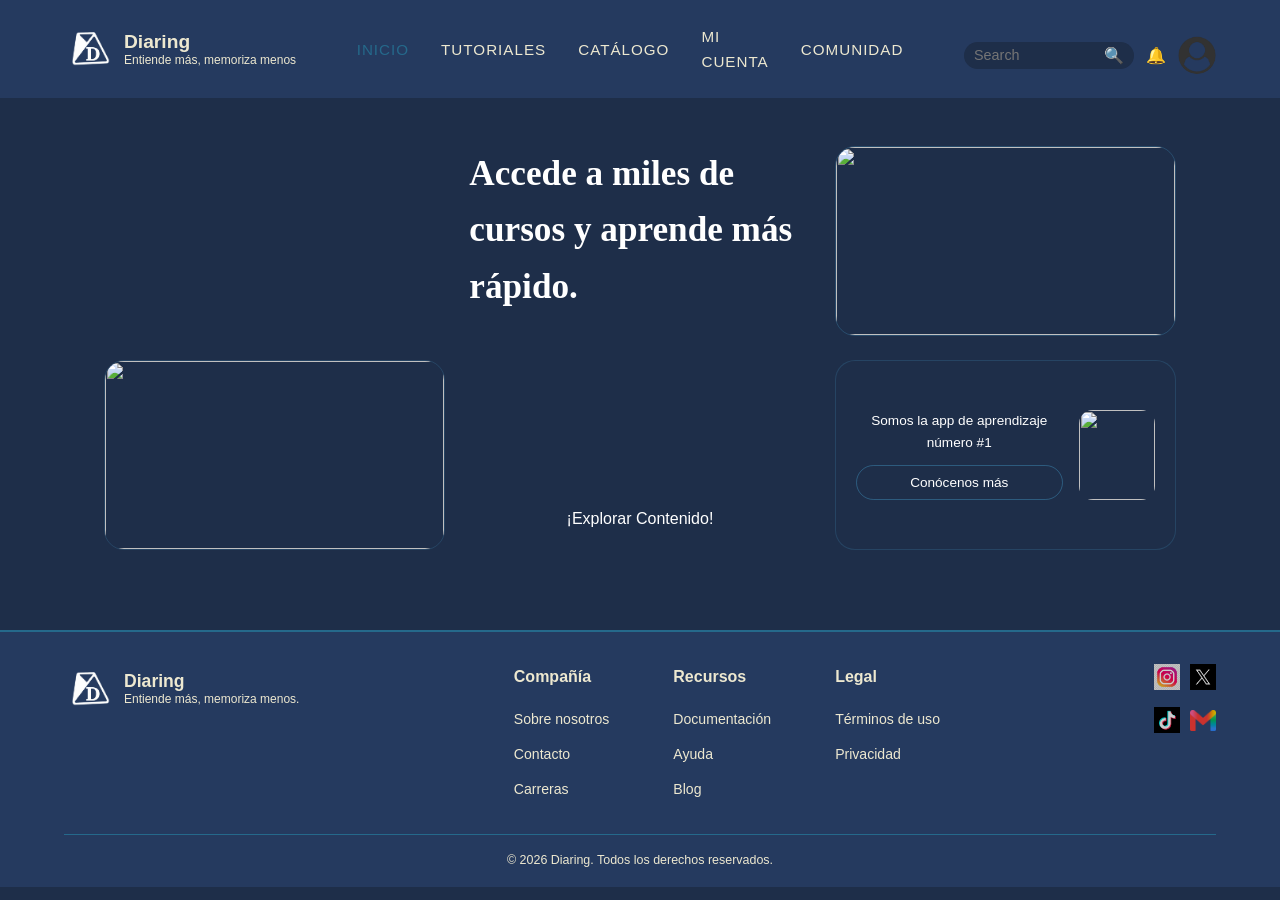
==== Index.html @ a4c3464f "Diaring" ====
<!DOCTYPE html>
<html lang="es">
<head>
  <meta charset="UTF-8" />
  <meta name="viewport" content="width=device-width, initial-scale=1.0"/>
  <title>Diaring – Main</title>
  <style>
    @import url('https://fonts.googleapis.com/css2?family=Open+Sans:ital,wght@0,300..800;1,300..800&display=swap');
  </style>
  <link rel="stylesheet" href="/CSS/styles.css">
</head>
<body class="inicio">
    <header class = header>
      <a href="#" class="brand">
          <img src="img/diaring.logo.png" alt="Logo de Diaring">
          <div class="brand-texto">
              <span class="brand-nombre">Diaring</span>
              <small class="eslogan">Entiende más, memoriza menos</small>
          </div>
      </a>
          <nav class="navbar">
              <ul>
                  <li><a href=""class="active">INICIO</a></li>
                  <li><a href="/Tutoriales.html">TUTORIALES</a></li>
                  <li><a href="/catalogo.HTML">CATÁLOGO</a></li>
                  <li><a href="/cuenta.html">MI CUENTA</a></li>
                  <li><a href="/comunidad.html">COMUNIDAD</a></li>
              </ul>
          </nav>
      <div class="iconos">
          <form class="buscador" role="search">
              <input type="search" placeholder="Search" aria-label="Buscar">
              <button type="submit" aria-label="Buscar">🔍</button>
          </form>
          <button class="notificaciones" aria-label="Notificaciones">🔔</button>
          <img src="img/User.png" alt="Imagen de Usuario" class="User">
      </div>
    </header>

<main>

  
  <div class="card-ranking">
    <img src="/IMG/rank.png" alt="">
  </div>

  
  <div class="hero-text">
    <h1>Accede a miles de cursos y aprende más rápido.</h1>
  </div>

  
  <div class="card-brain">
    <img src="/IMG/cerebro.png" alt="">
  </div>

  
  <div class="card-study">
    <img src="/IMG/program.png" alt="">
  </div>

  
  <div class="card-cta">
    <img src="/IMG/lib.png" alt="">
    <button class="btn-explore">¡Explorar Contenido!</button>
  </div>

  
  <div class="card-promo">
    <div class="promo-text">
      <p>Somos la app de aprendizaje número #1</p>
      <button class="btn-promo">Conócenos más</button>
    </div>
    <div class="promo-img">
      <img src="/IMG/quimica.png" alt="">
    </div>
  </div>
</main>

<footer>
      <div class="footer-contenido">

          <div class="footer-brand">
              <a href="#" class="brand">
                  <img src="img/diaring.logo.png" alt="Logo de Diaring">
                  <div class="brand-texto">
                      <span class="brand-nombre">Diaring</span>
                      <small class="eslogan">Entiende más, memoriza menos.</small>
                  </div>
              </a>
          </div>

          <nav class="footer-links" aria-label="Enlaces del footer">
              <div class="footer-columna">
                  <h3>Compañía</h3>
                  <ul>
                      <li><a href="#">Sobre nosotros</a></li>
                       <li><a href="#">Contacto</a></li>
                      <li><a href="#">Carreras</a></li>
                  </ul>
              </div>

              <div class="footer-columna">
                  <h3>Recursos</h3>
                  <ul>
                      <li><a href="#">Documentación</a></li>
                      <li><a href="#">Ayuda</a></li>
                      <li><a href="#">Blog</a></li>
                  </ul>
              </div>

              <div class="footer-columna">
                  <h3>Legal</h3>
                  <ul>
                      <li><a href="#">Términos de uso</a></li>
                      <li><a href="#">Privacidad</a></li>
                  </ul>
              </div>
          </nav>

            <div class="footer-social">
                <a href="https://www.instagram.com/diaringaprendizaje/" aria-label="Instagram">
                    <img src="img/instagram.png" alt="Instagram">
                </a>
                <a href="https://x.com/diaring01" aria-label="X">
                    <img src="img/x.png" alt="X">
                </a>
                <a href="https://www.tiktok.com/@diaringaprendizaje?lang=es-419" aria-label="TikTok">
                    <img src="img/tiktok.png" alt="TikTok">
                </a>
                <a href="https://mail.google.com/mail/u/0/?tab=rm&ogbl#inbox?compose=DmwnWstzWGRnDRmKDVTdqMGsQCkHXjjPCJXqZCvrpDWGbqLQBcZzLKQjTSrmgFwXswCwBWkFqxcV" aria-label="Gmail">
                    <img src="img/gmail.png" alt="Gmail">
                </a>
            </div>

      </div>

      <div class="footer-copy">
          <p>© 2026 Diaring. Todos los derechos reservados.</p>
      </div>
  </footer>

</body>
</html>
---- CSS/styles.css ----
* {
    margin: 0;
    padding: 0;
    box-sizing: border-box;
    font-family: 'Segoe UI', sans-serif;
}

:root {
    --primary: #1b2740;
    --primary-dark: #253a5f;
    --light: #ffffff;
    --blue: #66aaff;
    --gold: #ffd54f;
    --alternative: #25698b;
}

body {
    min-height: 100vh;
    color: white;
    background-color: var(--primary-dark);
}

.catalogo {
  background: var(--primary-dark);
}


.inicio header {
  display: flex;
  align-items: flex-end;
  justify-content: space-between;
  padding: 24px 5%;
  background: var(--primary);
  z-index: 1000;
}

.inicio .brand {
  display: flex;
  align-items: center;
  gap: 10px;
  text-decoration: none;
}

.inicio .brand-texto {
  display: flex;
  flex-direction: column;
  line-height: 1.2;
}

.brand img {
  height: 50px;
  width: 50px;
  transition: transform 0.3s;
}

.brand img:hover {
  transform: scale(1.15);
}

.brand-nombre {
  font-size: 1.2rem;
  font-weight: 700;
  color: var(--light);
}

.eslogan {
  display: block;
  font-size: 0.75rem;
  color: var(--light);
}

.navbar ul {
  display: flex;
  list-style: none;
  gap: 2rem;
}

.navbar a {
  text-decoration: none;
  color: var(--light);
  font-weight: 500;
  font-size: 0.95rem;
  transition: color 0.3s;
}

.navbar a:hover, .navbar a.active {
  color: var(--alternative);
}

.inicio .iconos {
  display: flex;
  align-items: center;
  gap: 12px;
}

.iniciar .buscador {
  display: flex;
  align-items: center;
  background-color: var(--primary-dark);
  border-radius: 20px;
  padding: 4px 10px;
}

.buscador input {
  border: none;
  background: transparent;
  color: var(--light);
  outline: none;
  font-size: 0.9rem;
  width: 130px;
}

.buscador button, .notificaciones {
  background: none;
  border: none;
  color: var(--light);
  cursor: pointer;
  font-size: 1rem;
}
.inicio .User {
  height: 38px;
  width: 38px;
  border-radius: 50%;
  object-fit: cover;
  cursor: pointer;
}


#diaring {
    font-size: 2.2rem;
    font-weight: 300;
    margin: 0;
    line-height: 1;
    color: white;
}

.logo p {
    margin: 0;
    font-size: 0.7rem;
    color: white;
    line-height: 1;
}

.navbar {
    flex: 1;
    display: flex;
    justify-content: center;
}

.navbar ul {
    display: flex;
    list-style: none;
    gap: 35px;
    margin: 0;
    padding: 0;
}

.navbar li {
    display: flex;
    align-items: center;
}

.navbar a {
    text-decoration: none;
    color: white;
    font-size: 1.1rem;
    font-weight: 600;
    letter-spacing: 1px;
    transition: .3s;
}

.navbar a:hover {
    color: var(--blue);
}

.navbar a.active {
    font-weight: 800;
    color: white;
}

/* ===== RESPONSIVE ===== */

@media (max-width: 900px) {

    .header {
        flex-direction: column;
        gap: 20px;
    }

    .navbar ul {
        flex-wrap: wrap;
        justify-content: center;
        gap: 20px;
    }

    #diaring {
        font-size: 1.8rem;
    }
}


.navbar ul {
    display: flex;
    list-style: none;
    gap: 35px;
    padding: 0% 20%;
}

.navbar a {
    color: white;
    text-decoration: none;
    font-weight: 700;
    transition: 0.3s;
}

.navbar a:hover,
.navbar a.active {
    color: var(--blue);
}

/*parte de Nicolas*/

/*catalogo*/

.catalogo main{
    padding: 300px 40px 40px;
}


.catalogo .titulos {
    display: flex;
    flex-direction: column;
}


.catalogo h2 {
    order: 1;
    font-size: 5rem;
    color: var(--blue);
    text-shadow:
        0 0 12px #4fa3ff,
        0 0 24px #4fa3ff,
        0 0 40px #4fa3ff;
    font-family: 'Fira Sans', sans-serif;
    font-style: italic;
    font-weight: 100;
}

.catalogo #apre {
    order: 2;
    font-size: 1.1rem;
    font-weight: 600;
    padding: 2% 12% 0 0;
    color: white;

}

.catalogo #algu {
    order: 3;
    font-size: 1.1rem;
    font-weight: 600;
    padding: 5% 32% 0 0;
    color: white;
}
.catalogo #porque {
    display: flex;
    padding: 10% 0 0;
    color: white;
    justify-content: center;   
    font-size: 3rem;
    font-family: 'Fira Sans', sans-serif;
    font-style: italic;
    font-weight: 100;
}
.catalogo #porque2 {
    display: flex;
    padding: 10% 0 0;
    color: white;
    justify-content: center;   
}
.catalogo .razon {
    background-color: var(--primary);
    width: 100vw;                                     
    display: flex;
    justify-content: center;
    position: relative;
    left: 50%;
    right: 50%;
    margin-left: -50vw;       
    margin-right: -50vw;
    padding: 80px 10%;         
    box-sizing: border-box;
    margin-top: 100px;
    font-size: 1.1rem;
    margin-bottom:100px;
}

/* cursos del catalogo */

.catalogo .cursos {
    display: grid;
    grid-template-columns: repeat(6, 1fr);
    gap: 35px;
    padding-top: 40px;
}

.catalogo .curso {
    position: relative;
}

.catalogo .curso img {
    width: 100%;
    height: 400px;
    object-fit: cover;
    display: block;
    transition: transform 0.3s;
}

.catalogo .curso img:hover {
    transform: scale(1.04);
}

/* Materia de los cursos */

.catalogo .curso h3 {
    position: absolute;
    bottom: 70px;
    left: 18px;
    font-size: 1.5rem;
    font-weight: bold;
    color: white;
    text-shadow: 0 0 10px rgba(0,0,0,0.9);
    z-index: 2;
    margin:0;
}

/* descripción de los cursos */

.catalogo .curso p {
    margin-top: 14px;
    font-size: 1rem;
    color:white;
}

/* calificación de los cursos */

.catalogo .curso span {
    display: block;
    margin-top: 8px;
    font-size: 1rem;
    font-weight: bold;
    color: white;
}

/* Crear curso */

.formumain {
    margin-top: 20px;
    background-color: white;
    display: grid;
    place-items: center;
    grid-template-columns: 1fr;
    gap: 15px;
    width: 90%;
    max-width: 600px;
    margin-inline: auto;
    padding-inline: clamp(10px, 4vw, 20px);
    text-align: left;
    padding-bottom: clamp(20px, 4vw, 40px)
}
.Crearcursito {
    display: flex;
    flex-direction: column;
    gap: 15px;
    width: 100%;
    font-size: 1r
}
.Crearcursito input {
    border-radius: 50px;
    border: none; 
    background-color: #f5f5f5;
    padding: 14px 20px;
    width: 100%;
    box-sizing: border-box;
}
.Crearcursito .botontin {
    background-color: #1aafb4;
    color: white;
    border: none;
    border-radius: 50px;
    padding: 14px 20px;
    cursor: pointer;
}
.Crearcursito button:hover {
    background-color: #25698b;
}
.formutitu {
    padding-top: clamp(20px, 4vw, 60px);
}


/* catalogocom (donde esta todo el catalogo completo) */

.catalogocom .cursoscom {
    display: grid;
    grid-auto-rows: clamp(60px, 10vw, 200px);
    gap: clamp(15px, 4vw, 50px);
    margin-left: clamp(5px, 4vw, 40vw);
    margin-top: clamp(5px, 3vw, 30vw);
    font-size: clamp(0.5rem, 0.5rem, 1.5rem);
}

.catalogocom .cursocom {
    position: relative;
    display: flex;
    flex-direction: row;
}

.catalogocom .cursocom img {
    width: 30%;
    max-width: 400px;
    height: 100%;
    object-fit: cover;
    transition: (transform 0.3s);
}

.catalogocom .cursocom img:hover {
    transform: scale(1.04);
}

/* Materia de los cursos */

.catalogocom .cursocom h3 {
    position: relative;
    font-size: clamp(0.7rem, 0.7rem, 1.5rem);
    font-weight: bold;
    color: white;
    text-shadow: 0 0 10px rgba(0,0,0,0.9);
    z-index: 2;
    margin-left: clamp(10px, 4vw, 50px);
    height: 15px;
}

/* descripción de los cursos */

.catalogocom .cursocom p {
    margin-top: 14px;
    font-size: 1rem;
    color:white;
}

/* calificación de los cursos */

.catalogocom .cursocom span {
    margin-top: 8px;
    font-size: 1rem;
    font-weight: bold;
    color: white;
}   

/*el boton para acceder al link de los cursos*/

.catalogocom .botontin {
    display: flex;
    flex-direction: row;
    background-color: #1aafb4;
    color: white;
    border: none;
    border-radius: 50px;
    padding: 14px 20px;
    cursor: pointer;
    width: clamp(2px, 2px, 50px);
    gap: 25px;
}
.catalogocom .cursocom p {
    font-size: clamp(0.7rem, 0.7rem, 1.5rem);
    gap: clamp(25px, 4vw, 50px);

}


/* ========================================
   FOOTER
======================================== */

footer {
    background-color: var(--primary-dark);
    border-top: 2px solid var(--alternative);
    margin-top: 4rem;
    padding: 2.5rem 5% 1rem;
    color: white;
}

/* ========================================
   CONTENEDOR PRINCIPAL
======================================== */

.footer-contenido {
    display: flex;
    justify-content: space-between;
    align-items: flex-start;
    gap: 3rem;
    flex-wrap: wrap;
}

/* ================= pagina principal ================= */

:root {
  --primary-dark: #1e2e49;
  --primary: #253a5f;
  --light-blue: #70c8f4;
  --light: #ede8d0;
  --dark: #1a1a1a;
  --alternative: #25698b;
}
 
body .inicio {
  background-color: var(--primary-dark);
  color: var(--dark);
  overflow-x: hidden;
  line-height: 1.6;
}

/* ================= HEADER ================= */

.header {
    display: flex;
    align-items: flex-end;
    justify-content: space-between;
    padding: 24px 5%;
    background: var(--primary);
    z-index: 1000;
}

.header .brand {
    display: flex;
    align-items: center;
    gap: 10px;
    text-decoration: none;
}

.header .brand-texto {
    display: flex;
    flex-direction: column;
    line-height: 1.2;
}

.header .brand img {
    height: 50px;
    width: 50px;
    transition: transform 0.3s;
}

.header .brand img:hover {
    transform: scale(1.15);
}

.header .brand-nombre {
    font-size: 1.2rem;
    font-weight: 700;
    color: var(--light);
}

.header .eslogan {
    display: block;
    font-size: 0.75rem;
    color: var(--light);
}

/* ===== NAVBAR ===== */

.header .navbar ul {
    display: flex;
    list-style: none;
    gap: 2rem;
}

.header .navbar a {
    text-decoration: none;
    color: var(--light);
    font-weight: 500;
    font-size: 0.95rem;
    transition: color 0.3s;
}

.header .navbar a:hover,
.header .navbar a.active {
    color: var(--alternative);
}

/* ===== ICONOS ===== */

.header .iconos {
    display: flex;
    align-items: center;
    gap: 12px;
}

.header .buscador {
    display: flex;
    align-items: center;
    background-color: var(--primary-dark);
    border-radius: 20px;
    padding: 4px 10px;
}

.header .buscador input {
    border: none;
    background: transparent;
    color: var(--light);
    outline: none;
    font-size: 0.9rem;
    width: 130px;
}

.header .buscador button,
.header .notificaciones {
    background: none;
    border: none;
    color: var(--light);
    cursor: pointer;
    font-size: 1rem;
}

.header .User {
    height: 38px;
    width: 38px;
    border-radius: 50%;
    object-fit: cover;
    cursor: pointer;
}

/* ===== RESPONSIVE ===== */

@media (max-width: 768px) {
    .header {
        flex-wrap: wrap;
        gap: 1rem;
    }

    .header .navbar ul {
        gap: 1rem;
        flex-wrap: wrap;
        justify-content: center;
    }
}

.inicio main {
  display: grid;
  grid-template-columns: 1fr 1fr 1fr; 
  gap: 24px;
  padding: 48px 64px;
  max-width: 1200px;
  margin: 0 auto;
}


.inicio.card-ranking {
  display: flex;
  align-items: center;
  justify-content: center;
}

.card-ranking img {
  width: 100%;
  max-width: 260px;
  height: auto;
}


.inicio.hero-text {
  text-align: center;
}

.hero-text h1 {
  font-family: 'Playfair Display', serif;
  font-size: 2.2rem;
  font-weight: 900;
  color: white;
}


.inicio .card-brain {
  border-radius: 20px;
  overflow: hidden;
  height: 190px;
  border: 1px solid rgba(79, 195, 247, 0.2);
}

.card-brain img {
  width: 100%;
  height: 100%;
}


.inicio .card-study {
  border-radius: 20px;
  overflow: hidden;
  height: 190px;
  border: 1px solid rgba(79, 195, 247, 0.15);
}

.card-study img {
  width: 100%;
  height: 100%;
}


.inicio .card-cta {
  display: flex;
  flex-direction: column;
  align-items: center;
  justify-content: flex-end;
  gap: 20px;
  padding-bottom: 8px;
}

.card-cta img {
  width: 180px;
  height: auto;
}

.inicio .btn-explore {
  background: var(--btn-cyan);
  color: white;
  border: none;
  border-radius: 40px;
  padding: 14px 38px;
  font-family: 'DM Sans', sans-serif;
  font-size: 1rem;
  font-weight: 500;
  cursor: pointer;
}

.btn-explore:hover {
  background: var(--primary-dark);
}


.inicio .card-promo {
  display: flex;
  align-items: center;
  gap: 16px;
  background: var(--primary-dark);
  border-radius: 20px;
  padding: 20px;
  border: 1px solid rgba(79, 195, 247, 0.15);
  color: white;
}

.inicio .promo-text {
  display: flex;
  flex-direction: column;
  gap: 12px;
}

.promo-text p {
  font-size: 0.85rem;
  font-weight: 500;
  color: white;
  text-align: center;
}

.inicio .btn-promo {
  background: var(--navy-mid);
  color: var(--text-light);
  border: 1px solid rgba(79, 195, 247, 0.3);
  border-radius: 40px;
  padding: 9px 20px;
  font-family: 'DM Sans', sans-serif;
  font-size: 0.85rem;
  font-weight: 500;
  cursor: pointer;
}

.btn-promo:hover {
  background: rgba(79, 195, 247, 0.1);
}

.promo-img {
  width: 90px;
  height: 90px;
  border-radius: 14px;
  overflow: hidden;
}

.promo-img img {
  width: 100%;
  height: 100%;
  display: block;
}

footer {
  background-color: var(--primary);
  padding: 2.5rem 5% 1rem;
  margin-top: 3rem;
  border-top: 2px solid var(--alternative);
}

.footer-contenido {
  display: flex;
  justify-content: center;
  align-items: flex-start;
  gap: 4rem;
  flex-wrap: wrap;
}

.footer-brand .brand-nombre {
  font-size: 1.1rem;
}

.footer-brand .eslogan {
  font-size: 0.75rem;
  color: var(--light);
}

.footer-links {
  display: flex;
  gap: 4rem;
  flex-wrap: wrap;
  flex: 1;
  justify-content: center;
}

.footer-columna h3 {
  font-size: 1rem;
  font-weight: 700;
  color: var(--light);
  margin-bottom: 1rem;
}

.footer-columna ul {
  list-style: none;
  display: flex;
  flex-direction: column;
  gap: 0.6rem;
}

.footer-columna a {
  text-decoration: none;
  font-size: 0.88rem;
  color: var(--light);
  transition: color 0.3s;
}

.footer-columna a:hover {
  color: var(--light-blue);
}

.footer-social {
  display: grid;
  grid-template-columns: repeat(2, 1fr);
  gap: 0.6rem;
  align-items: center;
}

.footer-social a img {
  width: 26px;
  height: 26px;
  object-fit: contain;
  filter: brightness(0.8);
  transition: filter 0.3s, transform 0.3s;
}

.footer-social a:hover img {
  filter: brightness(1);
  transform: scale(1.15);
}

.footer-copy {
  text-align: center;
  margin-top: 2rem;
  padding-top: 1rem;
  border-top: 1px solid var(--alternative);
  font-size: 0.78rem;
  color: var(--light);
}

@media (max-width: 768px) {
  header {
      flex-wrap: wrap;
      gap: 1rem;
  }

  .navbar ul {
      gap: 1rem;
      flex-wrap: wrap;
      justify-content: center;
  }   

  main {
    grid-template-columns: 1fr;
    padding: 32px 24px;
  }

  .hero-text h1 {
    font-size: 1.6rem;
  }

  .card-brain .card-study {
    height: 160px;
  }
  
  .footer-contenido {
      flex-direction: column;
      align-items: center;
      text-align: center;
  }

  .footer-links {
      justify-content: center;
  }

  .footer-social {
      flex-direction: row;
  }
}
    
/* ================= Cristian parte ================= */



.cristian{
    background-color: var(--primary);
}

.comunidad {
    background-color: var(--primary);
    min-height: 100vh;
}

.brand {
    display: flex;
    align-items: center;
    gap: 10px;
    text-decoration: none;
}

.brand-texto {
    display: flex;
    flex-direction: column;
    line-height: 1.2;
}

.brand img {
    height: 50px;
    width: 50px;
    transition: transform 0.3s;
}

.brand img:hover {
    transform: scale(1.15);
}

.brand-nombre {
    font-size: 1.2rem;
    font-weight: 700;
    color: var(--light);
}

.eslogan {
    display: block;
    font-size: 0.75rem;
    color: var(--light);
}

.navbar ul {
    display: flex;
    list-style: none;
    gap: 2rem;
    flex-direction: row;
}

.navbar a {
    text-decoration: none;
    color: var(--light);
    font-weight: 500;
    font-size: 0.95rem;
    transition: color 0.3s;
}

.navbar a:hover, .navbar a.active {
    color: var(--alternative);
}

.iconos {
    display: flex;
    align-items: center;
    gap: 12px   ;
}

.buscador {
    display: flex;
    align-items: center;
    background-color: var(--light-blue);
    border-radius: 20px;
    padding: 4px 10px;
}

.buscador input {
    border: none;
    background: transparent;
    color: var(--light);
    outline: none;
    font-size: 0.9rem;
    width: 100px;
}

.buscador button, .notificaciones {
    background: none;
    border: none;
    color: var(--light);
    cursor: pointer;
    font-size: 1rem;
}
.User {
    height: 38px;
    width: 38px;
    border-radius: 50%;
    object-fit: cover;
    cursor: pointer;
}

.card-grid {
    display: flex;
    gap:20px;
    padding: 20px;
    background-color:var(--primary);
    justify-content: center;

}
 .card-icon{
    width: 100%;
    height: 140px;
    border-radius: 10px;
    overflow: hidden;
    background: #25698b;
 }
.group-ficha{
    background-color: #25698b;
    border-radius: 15px;
    padding: 10px;
    width: 240px;
    height: auto;
    display: flex;
    flex-direction: column;
    align-items: center;
    gap:10px;
    text-decoration: none;
    cursor:default;

}
.card-icon img {
    width: 100%;
    height: 100%;
    object-fit: cover;
    display: block;
    
}
.card-title {
    font-size: 1rem;
    font-weight: bold;
    color: white;
    text-align: center;
    
}

.btn-join {
    width: 100%; 
    background: #1aafb4;
    border: 2px solid #1aafb4;
    color: white;
    border-radius: 8px;
    padding: 6px;
    cursor: pointer;
    
}


.crear-grupo-container {
    display: flex;
    justify-content: center;
    margin: 20px 0;
}

.btn-crear {
    background-color: transparent;
    border: 2px solid #1aafb4;
    color: #1aafb4;
    padding: 10px 30px;
    border-radius: 25px;
    font-size: 15px;
    cursor: pointer;
    transition: 0.3s;
    
}

.btn-crear:hover {
    background-color:#1aafb4 ;
    color: white;
}


.Titulo2 {
    text-align: center;
    margin-top: 1px;
    margin-bottom: 1px;
    color: white;
}


.parrafo2 {
    color: white;
    margin-bottom: -100;
    margin-top: -100;
    text-align: center;
}

.equipo {
    padding: 40px 8%;
    color:white;
}

.equipo h2 {
    font-size: 28px;
    margin-top: 10px;
}

.equipo-grid{
    display: grid;
    grid-template-columns: repeat(4,1fr);
    gap:20px;
    margin-top: 20px;
}

.mienbro-card{
    text-decoration: none;
    display: block;
    background-color: #25698b;
    border-radius: 15px;
    padding: 20px;
    text-align: center;
    color: white;
    transition: 0.3s;
    cursor:default;
}
.mienbro-card {
    box-shadow: #00ff88;
    transition: 0.3s;
}

.mienbro-card img {
    width: 100px;
    height: 100px;
    border-radius: 50%;
    object-fit: cover;
    margin-bottom: 10px;
}

.mienbro-card .rol{
    color: #00ff88;
    font-weight: bold;
    margin-bottom: 8px;
}
footer {
    background-color: var(--primary-dark);
    padding: 2.5rem 5% 1rem;
    margin-top: 3rem;
    border-top: 2px solid var(--alternative);
}

.footer-contenido {
    display: flex;
    justify-content: center;
    align-items: flex-start;
    gap: 4rem;
    flex-wrap: wrap;
}

.footer-brand .brand-nombre {
    font-size: 1.1rem;
}

.footer-brand .eslogan {
    font-size: 0.75rem;
    color: var(--light);
}

.footer-links {
    display: flex;
    gap: 4rem;
    flex-wrap: wrap;
    flex: 1;
    justify-content: center;
}

.footer-columna h3 {
    font-size: 1rem;
    font-weight: 700;
    color: var(--light);
    margin-bottom: 1rem;
}

.footer-columna ul {
    list-style: none;
    display: flex;
    flex-direction: column;
    gap: 0.6rem;
}

.footer-columna a {
    text-decoration: none;
    font-size: 0.88rem;
    color: var(--light);
    transition: color 0.3s;
}

.footer-columna a:hover {
    color: var(--light-blue);
}

.footer-social {
    display: grid;
    grid-template-columns: repeat(2, 1fr);
    gap: 0.6rem;
    align-items: center;
}

.footer-social a img {
    width: 26px;
    height: 26px;
    object-fit: contain;
    filter: brightness(0.8);
    transition: filter 0.3s, transform 0.3s;
}

.footer-social a:hover img {
    filter: brightness(1);
    transform: scale(1.15);
}

.footer-copy {
    text-align: center;
    margin-top: 2rem;
    padding-top: 1rem;
    border-top: 1px solid var(--alternative);
    font-size: 0.78rem;
    color: var(--light);
}

@media (max-width: 768px) {

    header {
        flex-direction: column;
        align-items: flex-start;
        padding: 10px 4%;
    }
    .navbar{
        width: 100%;
    }
    
    .navbar ul {
        flex-direction: row;
        flex-wrap: wrap;
        gap: 8px;
        font-size: 12px;
        justify-content: center;
    }
    .card-grid {
        flex-wrap: wrap;
    }
    .equipo-grid {
        grid-template-columns: 1fr;
    }
    .equipo h2 {
        font-size: 20px;
    }
    .crear-grupo-container {
        margin-top: 15px;
    }
    .group-ficha{
        width: calc(50%-10px);
    }
    .card-icon img{
        width: 100%;
        height: 120PX;
        object-fit: contain;

    }

    .footer-contenido {
        flex-direction: column;
        align-items: center;
        text-align: center;
    }

    .footer-links {
        justify-content: center;
    }

    .footer-social {
        flex-direction: row;
    }
}
/* ================= evans parte ================= */
body {
    background-color: var(--primary-dark);
    color: var(--dark);
    overflow-x: hidden;
    line-height: 1.6;
}

.tutoriales-main {
    font-family: 'Open Sans', sans-serif;
}

header {
    display: flex;
    align-items: flex-end;
    justify-content: space-between;
    padding: 24px 5%;
    background: var(--primary);
    z-index: 1000;
}

.brand {
    display: flex;
    align-items: center;
    gap: 10px;
    text-decoration: none;
}

.brand-texto {
    display: flex;
    flex-direction: column;
    line-height: 1.2;
}

.brand img {
    height: 50px;
    width: 50px;
    transition: transform 0.3s;
}

.brand img:hover {
    transform: scale(1.15);
}

.brand-nombre {
    font-size: 1.2rem;
    font-weight: 700;
    color: var(--light);
}

.eslogan {
    display: block;
    font-size: 0.75rem;
    color: var(--light);
}

.navbar ul {
    display: flex;
    list-style: none;
    gap: 2rem;
}

.navbar a {
    text-decoration: none;
    color: var(--light);
    font-weight: 500;
    font-size: 0.95rem;
    transition: color 0.3s;
}

.navbar a:hover, .navbar a.active {
    color: var(--alternative);
}

.iconos {
    display: flex;
    align-items: center;
    gap: 12px;
}

.buscador {
    display: flex;
    align-items: center;
    background-color: var(--primary-dark);
    border-radius: 20px;
    padding: 4px 10px;
}

.buscador input {
    border: none;
    background: transparent;
    color: var(--light);
    outline: none;
    font-size: 0.9rem;
    width: 130px;
}

.buscador button, .notificaciones {
    background: none;
    border: none;
    color: var(--light);
    cursor: pointer;
    font-size: 1rem;
}
.User {
    height: 38px;
    width: 38px;
    border-radius: 50%;
    object-fit: cover;
    cursor: pointer;
}

.titulo-seccion {
    text-align: center;
    font-size: 1.8rem;
    color: var(--light);
    padding: 2rem 5%;
}

.tutoriales-grid {
    display: grid;
    grid-template-columns: repeat(3, 1fr);
    gap: 2rem;
    padding: 0 5% 3rem;
}

.columna {
    display: flex;
    flex-direction: column;
    gap: 1rem;
}

.columna h2 {
    font-size: 0.8rem;
    font-weight: 700;
    color: var(--light);
    letter-spacing: 0.08em;
    text-transform: uppercase;
    padding-bottom: 0.5rem;
    border-bottom: 2px solid var(--alternative);
    margin-bottom: 0.5rem;
}

.tarjeta {
    display: flex;
    align-items: center;
    gap: 1rem;
    background-color: var(--primary);
    border-radius: 12px;
    padding: 0.8rem;
    text-decoration: none;
    transition: tranform 0.3s, background-color 0.3s;
    box-shadow: 4px 4px 10px 0px rgba(0, 0, 0, 0.34);
}

.tarjeta:hover {
    transform: translateY(-4px);
    background-color: var(--alternative);
}

.tarjeta img {
    width: 70px;
    height: 70px;
    border-radius: 10px;
    object-fit: cover;
    flex-shrink: 0;
}

.tarjeta-info {
    display: flex;
    flex-direction: column;
    gap: 0.3rem;
}

.titulo {
    font-size: 0.95rem;
    font-weight: 800;
    color: var(--light);
    line-height: 1.3;
}

.numero {
    color: var(--light);
    font-weight: 700;
}

.descripcion {
    font-size: 0.82rem;
    color: var(--light);
}

footer {
    background-color: var(--primary);
    padding: 2.5rem 5% 1rem;
    margin-top: 3rem;
    border-top: 2px solid var(--alternative);
}

.footer-contenido {
    display: flex;
    justify-content: center;
    align-items: flex-start;
    gap: 4rem;
    flex-wrap: wrap;
}

.footer-brand .brand-nombre {
    font-size: 1.1rem;
}

.footer-brand .eslogan {
    font-size: 0.75rem;
    color: var(--light);
}

.footer-links {
    display: flex;
    gap: 4rem;
    flex-wrap: wrap;
    flex: 1;
    justify-content: center;
}

.footer-columna h3 {
    font-size: 1rem;
    font-weight: 700;
    color: var(--light);
    margin-bottom: 1rem;
}

.footer-columna ul {
    list-style: none;
    display: flex;
    flex-direction: column;
    gap: 0.6rem;
}

.footer-columna a {
    text-decoration: none;
    font-size: 0.88rem;
    color: var(--light);
    transition: color 0.3s;
}

.footer-columna a:hover {
    color: var(--light-blue);
}

.footer-social {
    display: grid;
    grid-template-columns: repeat(2, 1fr);
    gap: 0.6rem;
    align-items: center;
}

.footer-social a img {
    width: 26px;
    height: 26px;
    object-fit: contain;
    filter: brightness(0.8);
    transition: filter 0.3s, transform 0.3s;
}

.footer-social a:hover img {
    filter: brightness(1);
    transform: scale(1.15);
}

.footer-copy {
    text-align: center;
    margin-top: 2rem;
    padding-top: 1rem;
    border-top: 1px solid var(--alternative);
    font-size: 0.78rem;
    color: var(--light);
}

@media (max-width: 768px) {
    header {
        flex-wrap: wrap;
        gap: 1rem;
    }

    .navbar ul {
        gap: 1rem;
        flex-wrap: wrap;
        justify-content: center;
    }   

    .tutoriales-grid {
        grid-template-columns: 1fr;
    }

    .footer-contenido {
        flex-direction: column;
        align-items: center;
        text-align: center;
    }

    .footer-links {
        justify-content: center;
    }

    .footer-social {
        flex-direction: row;
    }

}
body {
    font-family: 'open-sans', sans-serif;
    background-color: var(--primary-dark);
    color: var(--dark);
    overflow-x: hidden;
    line-height: 1.6;
}

header {
    display: flex;
    align-items: flex-end;
    justify-content: space-between;
    padding: 26px 5%;
    background: rgba(30, 46, 73, 1);
    z-index: 1000;
}

.brand {
    display: flex;
    align-items: center;
    gap: 10px;
    text-decoration: none;
}

.brand-texto {
    display: flex;
    flex-direction: column;
    line-height: 1.2;
}

.brand img {
    height: 50px;
    width: 50px;
    transition: transform 0.3s;
}

.brand img:hover {
    transform: scale(1.15);
}

.brand-nombre {
    font-size: 1.2rem;
    font-weight: 700;
    color: var(--light);
}

.eslogan {
    display: block;
    font-size: 0.75rem;
    color: var(--light);
}

.navbar ul {
    display: flex;
    list-style: none;
    gap: 2rem;
}

.navbar a {
    text-decoration: none;
    color: var(--light);
    font-weight: 500;
    font-size: 0.95rem;
    transition: color 0.3s;
}

.navbar a:hover, .navbar a.active {
    color: var(--alternative);
}

.iconos {
    display: flex;
    align-items: center;
    gap: 12px   ;
}

.buscador {
    display: flex;
    align-items: center;
    background-color: var(--primary-dark);
    border-radius: 20px;
    padding: 4px 10px;
}

.buscador input {
    border: none;
    background: transparent;
    color: var(--light);
    outline: none;
    font-size: 0.9rem;
    width: 130px;
}

.buscador button, .notificaciones {
    background: none;
    border: none;
    color: var(--light);
    cursor: pointer;
    font-size: 1rem;
}
.User {
    height: 38px;
    width: 38px;
    border-radius: 50%;
    object-fit: cover;
    cursor: pointer;
}

/*mi cuenta*/

.card-container {
    width: 90%;
    max-width: 1400px;
    min-height: 700px;
    margin: 40px auto;

    background-color: #1c2c47;
    border-radius: 20px;
    box-shadow: 0 10px 25px rgba(0,0,0,.3);

    display: flex;
    padding: 30px;
    gap: 30px;
}

.column-left {
    flex: 1;
}

.column-right {
    align-items: center;
}

.column-left h2,
.column-right h2 {
    color: white;
    margin-bottom: 10px;
}

.divider {
    width: 4px;
    background-color: white;
}

#perfilusuario {
    width: 150px;
    height: 150px;
    display: block;
    margin: 0 auto 20px;
}

#nombreusuario {
    color: white;
    font-size: 40px;
    text-align: center;
}

#subnombre {
    color: white;
    font-size: 25px;
    text-align: center;
    margin-bottom: 40px;
}

.info-item {
    display: flex;
    align-items: center;
    gap: 20px;
    margin-bottom: 25px;
}

.info-item p {
    color: white;
    font-size: 25px;
}

.info-item img {
    object-fit: contain;
}


.info-item:nth-child(5) img {
    width: 70px;
    height: 70px;
}

.info-item:nth-child(6) img {
    width: 50px;
    height: 50px;
}

.info-item:nth-child(7) img {
    width: 60px;
    height: 60px;
}

.info-item:nth-child(8) img {
    width: 35px;
    height: 35px;
}

/*tablet*/

@media (max-width: 992px) {

    .card-container {
        flex-direction: column;
    }

    .divider {
        width: 100%;
        height: 4px;
    }

    .column-right {
        margin-top: 20px;
    }
}

/*telefono*/

@media (max-width: 768px) {

    header {
        flex-direction: column;
        gap: 20px;
        align-items: center;
    }

    .navbar ul {
        flex-wrap: wrap;
        justify-content: center;
        gap: 1rem;
    }

    .iconos {
        flex-wrap: wrap;
        justify-content: center;
    }

    .card-container {
        width: 95%;
        padding: 20px;
    }

    #perfilusuario {
        width: 120px;
        height: 120px;
    }

    #nombreusuario {
        font-size: 32px;
    }

    #subnombre {
        font-size: 20px;
    }

    .info-item p {
        font-size: 18px;
    }
}

/*telefono PEQUEÑO*/

@media (max-width: 480px) {

    .info-item {
        gap: 10px;
    }

    .info-item p {
        font-size: 15px;
    }

    #nombreusuario {
        font-size: 28px;
    }

    #subnombre {
        font-size: 18px;
    }

    .buscador input {
        width: 90px;
    }
}

.cursos-container {
    display: grid;

    grid-template-columns: repeat(2, 180px);

    justify-content: center;
    gap: 40px;

    margin-top: 20px;
}


.curso-card:nth-child(3) {
    grid-column: 1 / span 2;
    justify-self: center;
}


.cursos-container {
    display: grid;

    grid-template-columns: repeat(2, 180px);

    grid-template-rows: auto auto;

    justify-content: center;
    align-content: center;

    column-gap: 100px; 
    row-gap: 70px;   

    margin-top: 30px;
}

.cursos-container {
    transform: translateX(-190px);
}

.curso-card {
    width: 180px;
    height: 200px;
    background-color: #2b4270;
    border-radius: 25px;

    display: flex;
    flex-direction: column;
    align-items: center;
    justify-content: center;

    box-shadow: 12px 12px 0px rgba(0,0,0,0.35);
    color: white;
}

.curso-card:nth-child(3) {
    grid-column: 1 / 3;
    justify-self: center;
}

.curso-card img {
    width: 60px;
    height: 60px;
    object-fit: contain;
}

.curso-card h3 {
    font-size: 20px;
    margin: 5px 0;
}

.estrellas {
    color: gold;
    font-size: 18px;
}

.curso-card p {
    font-size: 18px;
    font-weight: bold;
    margin: 5px 0;
}

.barra {
    width: 80%;
    height: 10px;
    background-color: #b9d8ff;
    border-radius: 20px;
}

.progreso {
    height: 100%;
    background-color: #4d7cff;
    border-radius: 20px;
}




/* footer */

footer {
    background-color: var(--primary);
    padding: 2.0rem 5% 1rem;
    margin-top: 2.0rem;
    border-top: 2px solid var(--alternative);
}

.footer-contenido {
    display: flex;
    justify-content: center;
    align-items: flex-start;
    gap: 4rem;
    flex-wrap: wrap;
}

.footer-brand .brand-nombre {
    font-size: 1.1rem;
}

.footer-brand .eslogan {
    font-size: 0.75rem;
    color: var(--light);
}

.footer-links {
    display: flex;
    gap: 4rem;
    flex-wrap: wrap;
    flex: 1;
    justify-content: center;
}

.footer-columna h3 {
    font-size: 1rem;
    font-weight: 700;
    color: var(--light);
    margin-bottom: 1rem;
}

.footer-columna ul {
    list-style: none;
    display: flex;
    flex-direction: column;
    gap: 0.6rem;
}

.footer-columna a {
    text-decoration: none;
    font-size: 0.88rem;
    color: var(--light);
    transition: color 0.3s;
}

.footer-columna a:hover {
    color: var(--light-blue);
}

.footer-social {
    display: grid;
    grid-template-columns: repeat(2, 1fr);
    gap: 0.6rem;
    align-items: center;
}

.footer-social a img {
    width: 26px;
    height: 26px;
    object-fit: contain;
    filter: brightness(0.8);
    transition: filter 0.3s, transform 0.3s;
}

.footer-social a:hover img {
    filter: brightness(1);
    transform: scale(1.15);
}

.footer-copy {
    text-align: center;
    margin-top: 2rem;
    padding-top: 1rem;
    border-top: 1px solid var(--alternative);
    font-size: 0.78rem;
    color: var(--light);
}

@media (max-width: 768px) {
    .footer-contenido {
        flex-direction: column;
        align-items: center;
        text-align: center;
    }

    .footer-links {
        justify-content: center;
    }

    .footer-social {
        flex-direction: row;
    }
}
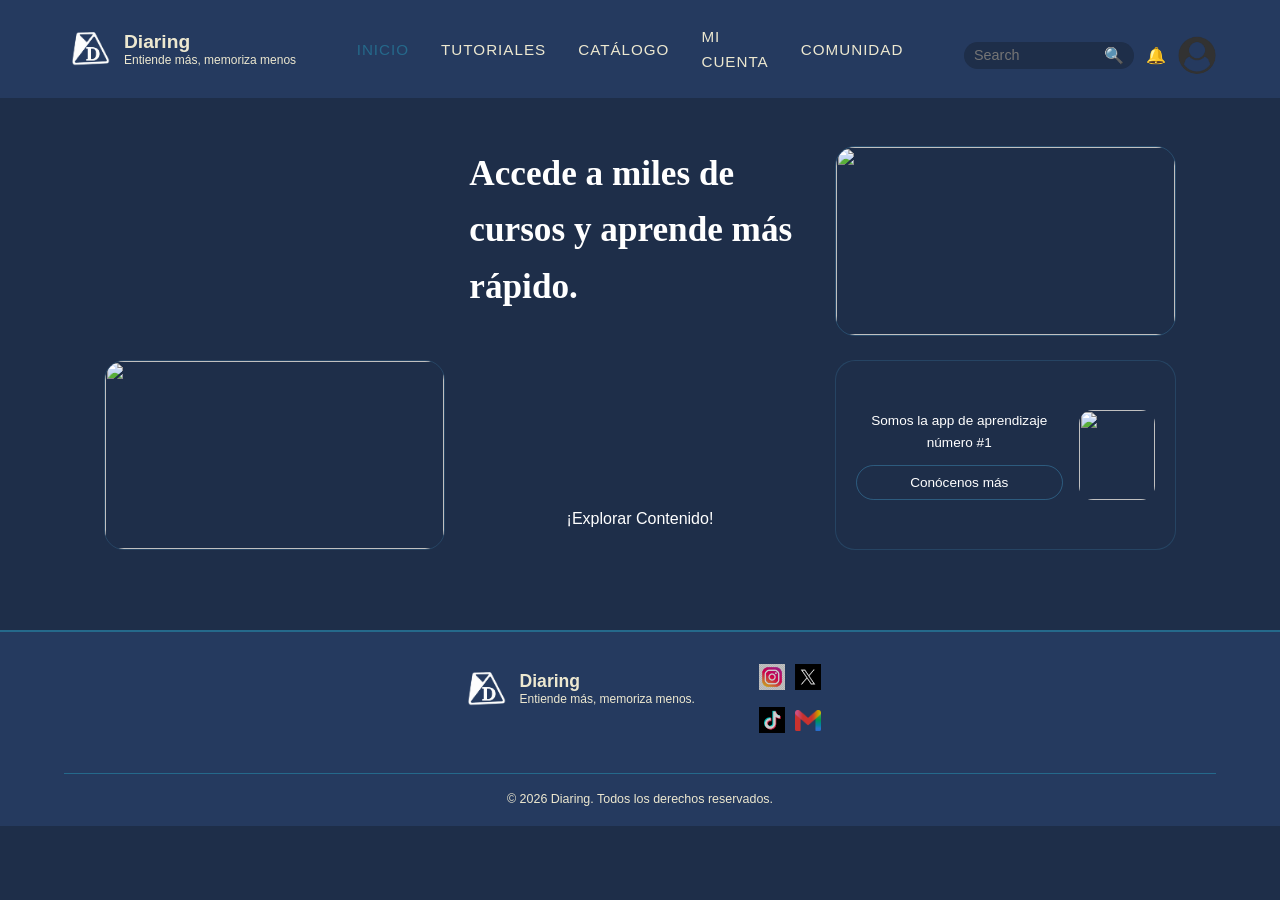
==== commit d2419ab5: "Depurar comentarios CSS, Modificar apartado Tutoriales, Quitar redundancias Footer" ====
--- a/Index.html
+++ b/Index.html
@@ -80,43 +80,15 @@
 <footer>
       <div class="footer-contenido">
 
-          <div class="footer-brand">
-              <a href="#" class="brand">
-                  <img src="img/diaring.logo.png" alt="Logo de Diaring">
-                  <div class="brand-texto">
-                      <span class="brand-nombre">Diaring</span>
-                      <small class="eslogan">Entiende más, memoriza menos.</small>
-                  </div>
-              </a>
-          </div>
-
-          <nav class="footer-links" aria-label="Enlaces del footer">
-              <div class="footer-columna">
-                  <h3>Compañía</h3>
-                  <ul>
-                      <li><a href="#">Sobre nosotros</a></li>
-                       <li><a href="#">Contacto</a></li>
-                      <li><a href="#">Carreras</a></li>
-                  </ul>
-              </div>
-
-              <div class="footer-columna">
-                  <h3>Recursos</h3>
-                  <ul>
-                      <li><a href="#">Documentación</a></li>
-                      <li><a href="#">Ayuda</a></li>
-                      <li><a href="#">Blog</a></li>
-                  </ul>
-              </div>
-
-              <div class="footer-columna">
-                  <h3>Legal</h3>
-                  <ul>
-                      <li><a href="#">Términos de uso</a></li>
-                      <li><a href="#">Privacidad</a></li>
-                  </ul>
-              </div>
-          </nav>
+            <div class="footer-brand">
+                <a href="#" class="brand">
+                    <img src="img/diaring.logo.png" alt="Logo de Diaring">
+                    <div class="brand-texto">
+                        <span class="brand-nombre">Diaring</span>
+                        <small class="eslogan">Entiende más, memoriza menos.</small>
+                    </div>
+                </a>
+            </div>
 
             <div class="footer-social">
                 <a href="https://www.instagram.com/diaringaprendizaje/" aria-label="Instagram">
@@ -138,7 +110,7 @@
       <div class="footer-copy">
           <p>© 2026 Diaring. Todos los derechos reservados.</p>
       </div>
-  </footer>
+</footer>
 
 </body>
 </html>
--- a/CSS/styles.css
+++ b/CSS/styles.css
@@ -177,8 +177,6 @@
     font-weight: 800;
     color: white;
 }
-
-/* ===== RESPONSIVE ===== */
 
 @media (max-width: 900px) {
 
@@ -479,9 +477,7 @@
 }
 
 
-/* ========================================
-   FOOTER
-======================================== */
+/*FOOTER*/
 
 footer {
     background-color: var(--primary-dark);
@@ -491,9 +487,7 @@
     color: white;
 }
 
-/* ========================================
-   CONTENEDOR PRINCIPAL
-======================================== */
+/*CONTENEDOR PRINCIPAL*/
 
 .footer-contenido {
     display: flex;
@@ -503,7 +497,7 @@
     flex-wrap: wrap;
 }
 
-/* ================= pagina principal ================= */
+/*pagina principal*/
 
 :root {
   --primary-dark: #1e2e49;
@@ -521,7 +515,7 @@
   line-height: 1.6;
 }
 
-/* ================= HEADER ================= */
+/*HEADER*/
 
 .header {
     display: flex;
@@ -567,7 +561,7 @@
     color: var(--light);
 }
 
-/* ===== NAVBAR ===== */
+/*NAVBAR*/
 
 .header .navbar ul {
     display: flex;
@@ -588,7 +582,7 @@
     color: var(--alternative);
 }
 
-/* ===== ICONOS ===== */
+/*ICONOS*/
 
 .header .iconos {
     display: flex;
@@ -630,7 +624,7 @@
     cursor: pointer;
 }
 
-/* ===== RESPONSIVE ===== */
+/*RESPONSIVE*/
 
 @media (max-width: 768px) {
     .header {
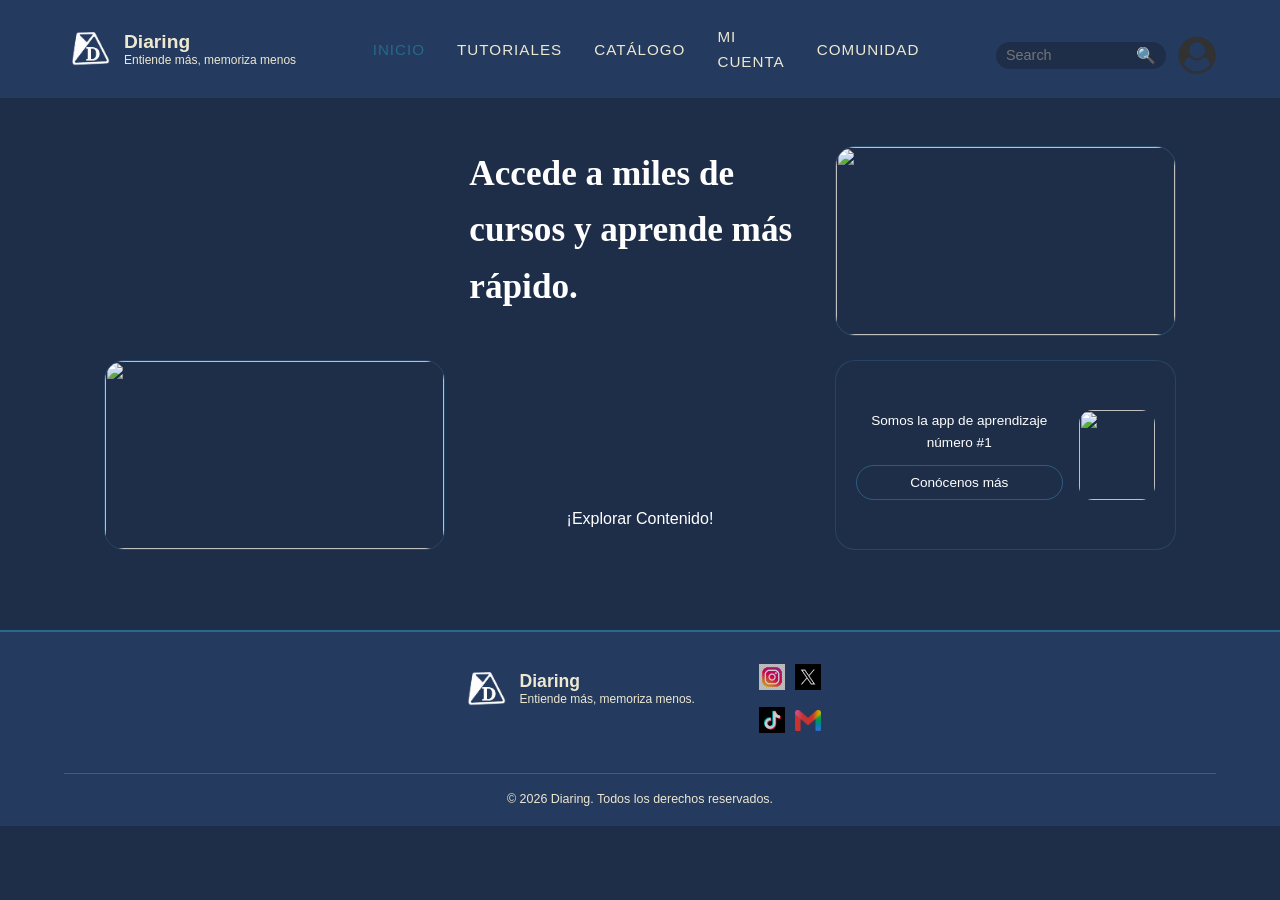
==== commit a2f5f836: "Quitar la campana de notificaciones" ====
--- a/Index.html
+++ b/Index.html
@@ -32,7 +32,6 @@
               <input type="search" placeholder="Search" aria-label="Buscar">
               <button type="submit" aria-label="Buscar">🔍</button>
           </form>
-          <button class="notificaciones" aria-label="Notificaciones">🔔</button>
           <img src="img/User.png" alt="Imagen de Usuario" class="User">
       </div>
     </header>
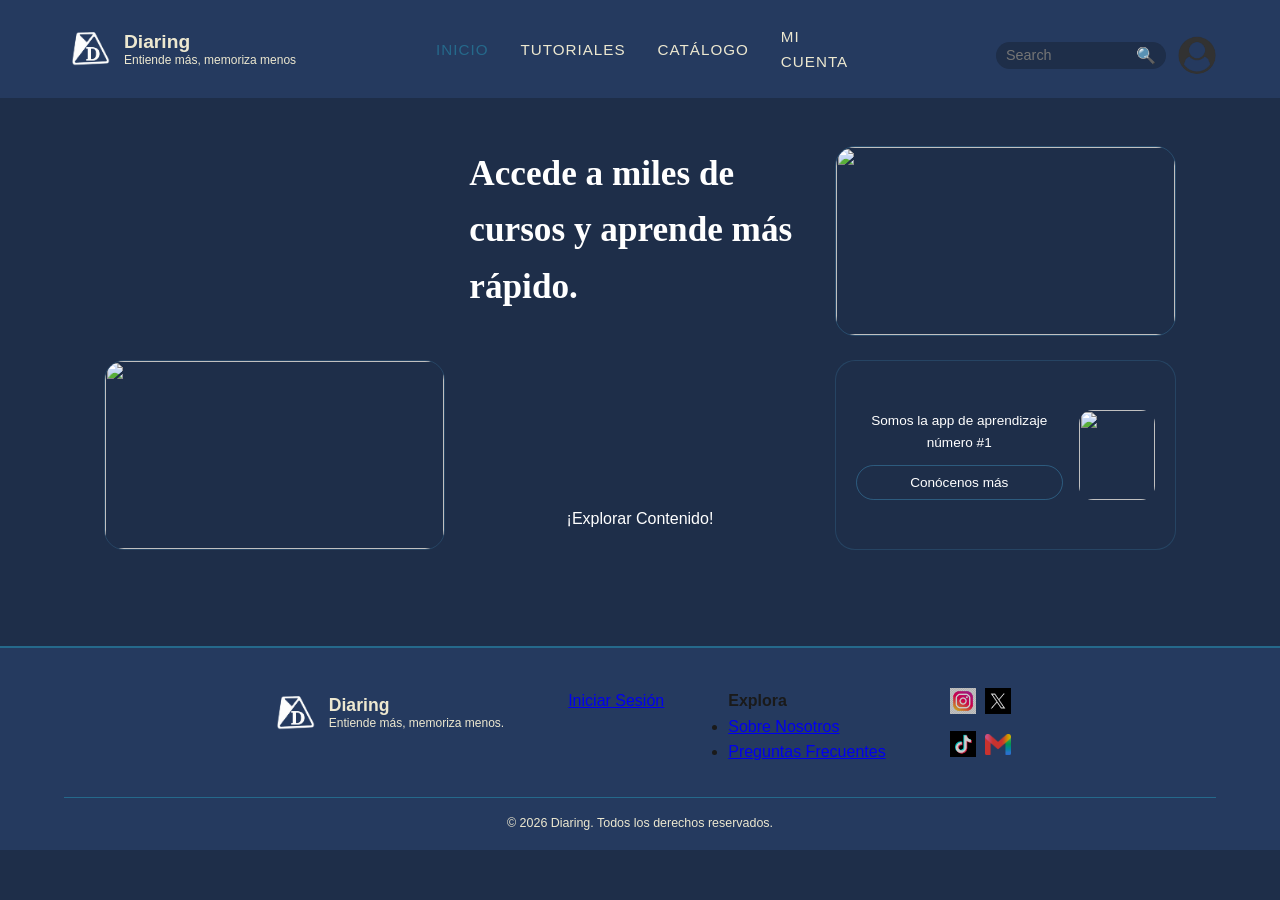
==== commit 0bbdbd13: "Cambiar el nombre Comunidad a Sobre Nosotros, cambiar el footer en todos los partados, etc..." ====
--- a/Index.html
+++ b/Index.html
@@ -24,7 +24,6 @@
                   <li><a href="/Tutoriales.html">TUTORIALES</a></li>
                   <li><a href="/catalogo.HTML">CATÁLOGO</a></li>
                   <li><a href="/cuenta.html">MI CUENTA</a></li>
-                  <li><a href="/comunidad.html">COMUNIDAD</a></li>
               </ul>
           </nav>
       <div class="iconos">
@@ -89,6 +88,16 @@
                 </a>
             </div>
 
+            <a href="cuenta.html" id="btn-footer-login" class="btn-login-footer">Iniciar Sesión</a>
+
+            <div class="footer-secciones">
+              <h4>Explora</h4>
+              <ul>
+                <li><a href="/Sobre_Nosotros.html">Sobre Nosotros</a></li>
+                <li><a href="#preguntas-frecuentes">Preguntas Frecuentes</a></li>
+              </ul>
+            </div>
+
             <div class="footer-social">
                 <a href="https://www.instagram.com/diaringaprendizaje/" aria-label="Instagram">
                     <img src="img/instagram.png" alt="Instagram">
--- a/CSS/styles.css
+++ b/CSS/styles.css
@@ -217,8 +217,6 @@
 }
 
 /*parte de Nicolas*/
-
-/*catalogo*/
 
 .catalogo main{
     padding: 300px 40px 40px;
@@ -318,8 +316,6 @@
     transform: scale(1.04);
 }
 
-/* Materia de los cursos */
-
 .catalogo .curso h3 {
     position: absolute;
     bottom: 70px;
@@ -332,15 +328,11 @@
     margin:0;
 }
 
-/* descripción de los cursos */
-
 .catalogo .curso p {
     margin-top: 14px;
     font-size: 1rem;
     color:white;
 }
-
-/* calificación de los cursos */
 
 .catalogo .curso span {
     display: block;
@@ -426,8 +418,6 @@
     transform: scale(1.04);
 }
 
-/* Materia de los cursos */
-
 .catalogocom .cursocom h3 {
     position: relative;
     font-size: clamp(0.7rem, 0.7rem, 1.5rem);
@@ -439,24 +429,18 @@
     height: 15px;
 }
 
-/* descripción de los cursos */
-
 .catalogocom .cursocom p {
     margin-top: 14px;
     font-size: 1rem;
     color:white;
 }
 
-/* calificación de los cursos */
-
 .catalogocom .cursocom span {
     margin-top: 8px;
     font-size: 1rem;
     font-weight: bold;
     color: white;
 }   
-
-/*el boton para acceder al link de los cursos*/
 
 .catalogocom .botontin {
     display: flex;
@@ -474,27 +458,6 @@
     font-size: clamp(0.7rem, 0.7rem, 1.5rem);
     gap: clamp(25px, 4vw, 50px);
 
-}
-
-
-/*FOOTER*/
-
-footer {
-    background-color: var(--primary-dark);
-    border-top: 2px solid var(--alternative);
-    margin-top: 4rem;
-    padding: 2.5rem 5% 1rem;
-    color: white;
-}
-
-/*CONTENEDOR PRINCIPAL*/
-
-.footer-contenido {
-    display: flex;
-    justify-content: space-between;
-    align-items: flex-start;
-    gap: 3rem;
-    flex-wrap: wrap;
 }
 
 /*pagina principal*/
@@ -910,15 +873,13 @@
   }
 }
     
-/* ================= Cristian parte ================= */
-
-
+/*Cristian parte*/
 
 .cristian{
     background-color: var(--primary);
 }
 
-.comunidad {
+.Sobre_Nosotros {
     background-color: var(--primary);
     min-height: 100vh;
 }
@@ -1156,91 +1117,6 @@
     font-weight: bold;
     margin-bottom: 8px;
 }
-footer {
-    background-color: var(--primary-dark);
-    padding: 2.5rem 5% 1rem;
-    margin-top: 3rem;
-    border-top: 2px solid var(--alternative);
-}
-
-.footer-contenido {
-    display: flex;
-    justify-content: center;
-    align-items: flex-start;
-    gap: 4rem;
-    flex-wrap: wrap;
-}
-
-.footer-brand .brand-nombre {
-    font-size: 1.1rem;
-}
-
-.footer-brand .eslogan {
-    font-size: 0.75rem;
-    color: var(--light);
-}
-
-.footer-links {
-    display: flex;
-    gap: 4rem;
-    flex-wrap: wrap;
-    flex: 1;
-    justify-content: center;
-}
-
-.footer-columna h3 {
-    font-size: 1rem;
-    font-weight: 700;
-    color: var(--light);
-    margin-bottom: 1rem;
-}
-
-.footer-columna ul {
-    list-style: none;
-    display: flex;
-    flex-direction: column;
-    gap: 0.6rem;
-}
-
-.footer-columna a {
-    text-decoration: none;
-    font-size: 0.88rem;
-    color: var(--light);
-    transition: color 0.3s;
-}
-
-.footer-columna a:hover {
-    color: var(--light-blue);
-}
-
-.footer-social {
-    display: grid;
-    grid-template-columns: repeat(2, 1fr);
-    gap: 0.6rem;
-    align-items: center;
-}
-
-.footer-social a img {
-    width: 26px;
-    height: 26px;
-    object-fit: contain;
-    filter: brightness(0.8);
-    transition: filter 0.3s, transform 0.3s;
-}
-
-.footer-social a:hover img {
-    filter: brightness(1);
-    transform: scale(1.15);
-}
-
-.footer-copy {
-    text-align: center;
-    margin-top: 2rem;
-    padding-top: 1rem;
-    border-top: 1px solid var(--alternative);
-    font-size: 0.78rem;
-    color: var(--light);
-}
 
 @media (max-width: 768px) {
 
@@ -1296,7 +1172,7 @@
         flex-direction: row;
     }
 }
-/* ================= evans parte ================= */
+/*evans parte*/
 body {
     background-color: var(--primary-dark);
     color: var(--dark);
@@ -1712,7 +1588,7 @@
     cursor: pointer;
 }
 
-/*mi cuenta*/
+/*Marin parte*/
 
 .card-container {
     width: 90%;
@@ -1984,110 +1860,3 @@
     background-color: #4d7cff;
     border-radius: 20px;
 }
-
-
-
-
-/* footer */
-
-footer {
-    background-color: var(--primary);
-    padding: 2.0rem 5% 1rem;
-    margin-top: 2.0rem;
-    border-top: 2px solid var(--alternative);
-}
-
-.footer-contenido {
-    display: flex;
-    justify-content: center;
-    align-items: flex-start;
-    gap: 4rem;
-    flex-wrap: wrap;
-}
-
-.footer-brand .brand-nombre {
-    font-size: 1.1rem;
-}
-
-.footer-brand .eslogan {
-    font-size: 0.75rem;
-    color: var(--light);
-}
-
-.footer-links {
-    display: flex;
-    gap: 4rem;
-    flex-wrap: wrap;
-    flex: 1;
-    justify-content: center;
-}
-
-.footer-columna h3 {
-    font-size: 1rem;
-    font-weight: 700;
-    color: var(--light);
-    margin-bottom: 1rem;
-}
-
-.footer-columna ul {
-    list-style: none;
-    display: flex;
-    flex-direction: column;
-    gap: 0.6rem;
-}
-
-.footer-columna a {
-    text-decoration: none;
-    font-size: 0.88rem;
-    color: var(--light);
-    transition: color 0.3s;
-}
-
-.footer-columna a:hover {
-    color: var(--light-blue);
-}
-
-.footer-social {
-    display: grid;
-    grid-template-columns: repeat(2, 1fr);
-    gap: 0.6rem;
-    align-items: center;
-}
-
-.footer-social a img {
-    width: 26px;
-    height: 26px;
-    object-fit: contain;
-    filter: brightness(0.8);
-    transition: filter 0.3s, transform 0.3s;
-}
-
-.footer-social a:hover img {
-    filter: brightness(1);
-    transform: scale(1.15);
-}
-
-.footer-copy {
-    text-align: center;
-    margin-top: 2rem;
-    padding-top: 1rem;
-    border-top: 1px solid var(--alternative);
-    font-size: 0.78rem;
-    color: var(--light);
-}
-
-@media (max-width: 768px) {
-    .footer-contenido {
-        flex-direction: column;
-        align-items: center;
-        text-align: center;
-    }
-
-    .footer-links {
-        justify-content: center;
-    }
-
-    .footer-social {
-        flex-direction: row;
-    }
-}
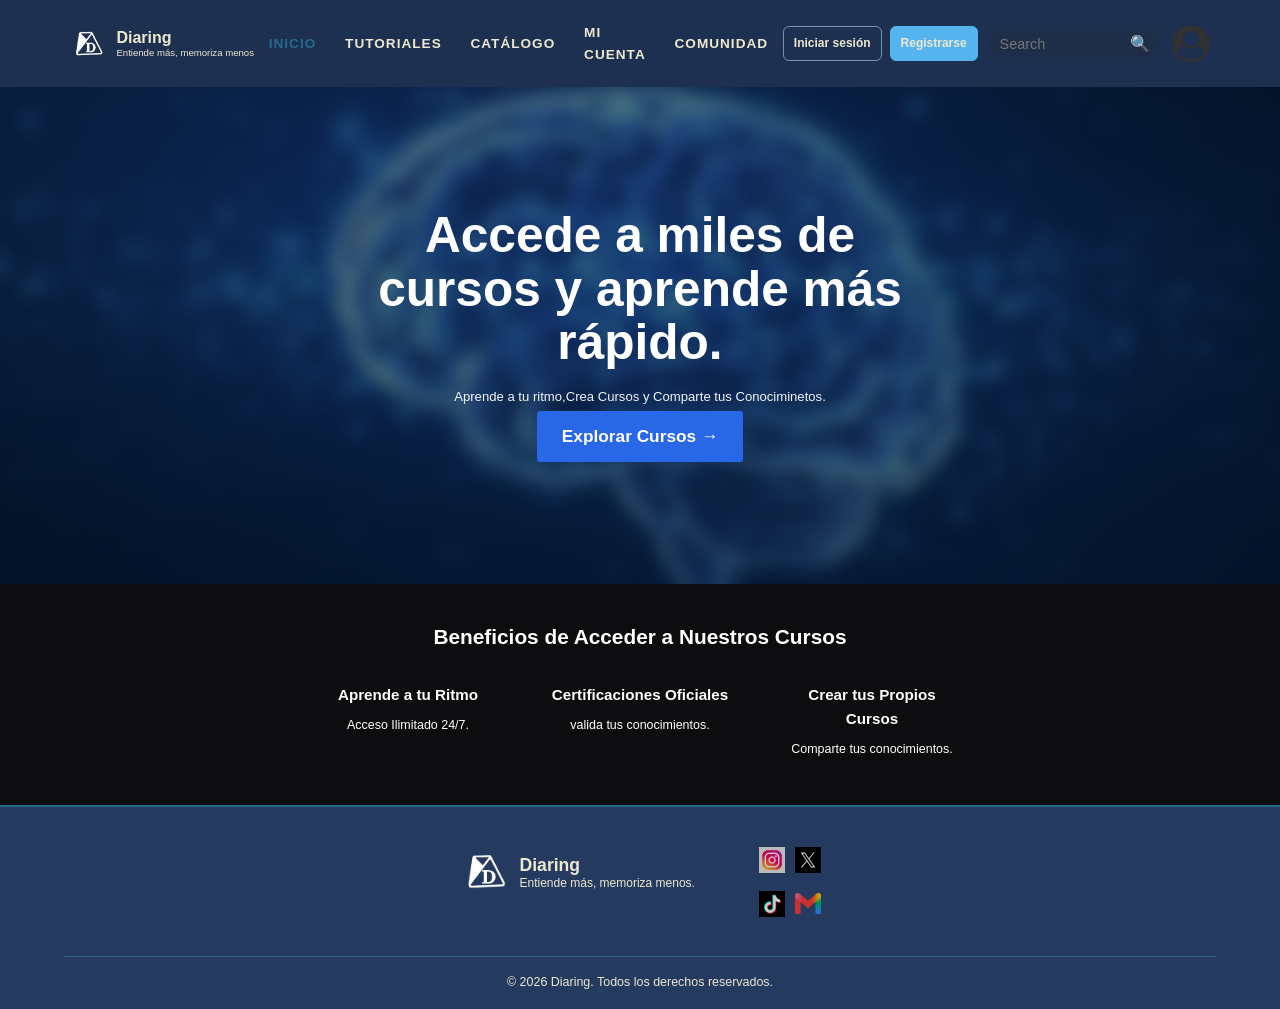
==== commit 1abfb3ef: "Prefinal" ====
--- a/Index.html
+++ b/Index.html
@@ -7,10 +7,10 @@
   <style>
     @import url('https://fonts.googleapis.com/css2?family=Open+Sans:ital,wght@0,300..800;1,300..800&display=swap');
   </style>
-  <link rel="stylesheet" href="/CSS/styles.css">
+    <link rel="stylesheet" href="CSS/styles.css">
 </head>
-<body class="inicio">
-    <header class = header>
+<body>
+    <header class="header">
       <a href="#" class="brand">
           <img src="img/diaring.logo.png" alt="Logo de Diaring">
           <div class="brand-texto">
@@ -19,14 +19,19 @@
           </div>
       </a>
           <nav class="navbar">
-              <ul>
-                  <li><a href=""class="active">INICIO</a></li>
-                  <li><a href="/Tutoriales.html">TUTORIALES</a></li>
-                  <li><a href="/catalogo.HTML">CATÁLOGO</a></li>
-                  <li><a href="/cuenta.html">MI CUENTA</a></li>
-              </ul>
+              <ul> 
+                    <li><a href="#" class="active">INICIO</a></li>
+                    <li><a href="Tutoriales.html">TUTORIALES</a></li>
+                    <li><a href="catalogo.php">CATÁLOGO</a></li>
+                    <li><a href="cuenta.php">MI CUENTA</a></li>
+                    <li><a href="comunidad.html">COMUNIDAD</a></li>
+                </ul>
           </nav>
       <div class="iconos">
+          <div class="auth-header-links">
+              <a href="iniciar_sesion.html">Iniciar sesión</a>
+              <a href="registrarse.html">Registrarse</a>
+          </div>
           <form class="buscador" role="search">
               <input type="search" placeholder="Search" aria-label="Buscar">
               <button type="submit" aria-label="Buscar">🔍</button>
@@ -35,90 +40,74 @@
       </div>
     </header>
 
-<main>
+ <main class="home-hero">
+    <div class="home-hero__content">
+      <h1>Accede a miles de cursos y aprende más rápido.</h1>
+      <p class="inicio-hero__sub">Aprende a tu ritmo,Crea Cursos y Comparte tus Conociminetos.</p>
 
+      <div class="home-hero__search">
+        <a href="catalogo.php">
+            <button class="home-hero__explore-btn">Explorar Cursos →</button>
+        </a>
+      </div>
+    </div>
+ </main>
+    <section class="beneficios">
+        <h2 class="beneficios-titulo">Beneficios de Acceder a Nuestros Cursos</h2>
+        <ul class="beneficios-grid">
+            <li class="beneficios-cosas">
+                <h3>Aprende a tu Ritmo</h3>
+                <p>Acceso Ilimitado 24/7.</p>
+            </li>
+
+            <li class="beneficios-cosas">
+                <h3>Certificaciones Oficiales</h3>
+                <p>valida tus conocimientos.</p>
+            </li>
+
+            <li class="beneficios-cosas ">
+                <h3>Crear tus Propios Cursos</h3>
+                <p>Comparte tus conocimientos.</p>
+            </li>
+
+        </ul>
+    </section>
   
-  <div class="card-ranking">
-    <img src="/IMG/rank.png" alt="">
-  </div>
-
-  
-  <div class="hero-text">
-    <h1>Accede a miles de cursos y aprende más rápido.</h1>
-  </div>
-
-  
-  <div class="card-brain">
-    <img src="/IMG/cerebro.png" alt="">
-  </div>
-
-  
-  <div class="card-study">
-    <img src="/IMG/program.png" alt="">
-  </div>
-
-  
-  <div class="card-cta">
-    <img src="/IMG/lib.png" alt="">
-    <button class="btn-explore">¡Explorar Contenido!</button>
-  </div>
-
-  
-  <div class="card-promo">
-    <div class="promo-text">
-      <p>Somos la app de aprendizaje número #1</p>
-      <button class="btn-promo">Conócenos más</button>
-    </div>
-    <div class="promo-img">
-      <img src="/IMG/quimica.png" alt="">
-    </div>
-  </div>
-</main>
-
+ 
 <footer>
       <div class="footer-contenido">
 
-            <div class="footer-brand">
-                <a href="#" class="brand">
-                    <img src="img/diaring.logo.png" alt="Logo de Diaring">
-                    <div class="brand-texto">
-                        <span class="brand-nombre">Diaring</span>
-                        <small class="eslogan">Entiende más, memoriza menos.</small>
-                    </div>
-                </a>
-            </div>
+          <div class="footer-brand">
+              <a href="#" class="brand">
+                  <img src="img/diaring.logo.png" alt="Logo de Diaring">
+                  <div class="brand-texto">
+                      <span class="brand-nombre">Diaring</span>
+                      <small class="eslogan">Entiende más, memoriza menos.</small>
+                  </div>
+              </a>
+          </div>
 
-            <a href="cuenta.html" id="btn-footer-login" class="btn-login-footer">Iniciar Sesión</a>
-
-            <div class="footer-secciones">
-              <h4>Explora</h4>
-              <ul>
-                <li><a href="/Sobre_Nosotros.html">Sobre Nosotros</a></li>
-                <li><a href="#preguntas-frecuentes">Preguntas Frecuentes</a></li>
-              </ul>
-            </div>
-
-            <div class="footer-social">
-                <a href="https://www.instagram.com/diaringaprendizaje/" aria-label="Instagram">
-                    <img src="img/instagram.png" alt="Instagram">
-                </a>
-                <a href="https://x.com/diaring01" aria-label="X">
-                    <img src="img/x.png" alt="X">
-                </a>
-                <a href="https://www.tiktok.com/@diaringaprendizaje?lang=es-419" aria-label="TikTok">
-                    <img src="img/tiktok.png" alt="TikTok">
-                </a>
-                <a href="https://mail.google.com/mail/u/0/?tab=rm&ogbl#inbox?compose=DmwnWstzWGRnDRmKDVTdqMGsQCkHXjjPCJXqZCvrpDWGbqLQBcZzLKQjTSrmgFwXswCwBWkFqxcV" aria-label="Gmail">
-                    <img src="img/gmail.png" alt="Gmail">
-                </a>
-            </div>
+          <div class="footer-social">
+              <a href="https://www.instagram.com/diaringaprendizaje/" aria-label="Instagram">
+                  <img src="img/instagram.png" alt="Instagram">
+              </a>
+              <a href="https://x.com/diaring01" aria-label="X">
+                  <img src="img/x.png" alt="X">
+              </a>
+              <a href="https://www.tiktok.com/@diaringaprendizaje?lang=es-419" aria-label="TikTok">
+                  <img src="img/tiktok.png" alt="TikTok">
+              </a>
+              <a href="https://mail.google.com/mail/u/0/?tab=rm&ogbl#inbox?compose=DmwnWstzWGRnDRmKDVTdqMGsQCkHXjjPCJXqZCvrpDWGbqLQBcZzLKQjTSrmgFwXswCwBWkFqxcV" aria-label="Gmail">
+                  <img src="img/gmail.png" alt="Gmail">
+              </a>
+          </div>
 
       </div>
 
       <div class="footer-copy">
           <p>© 2026 Diaring. Todos los derechos reservados.</p>
       </div>
-</footer>
+  </footer>
 
 </body>
 </html>
--- a/CSS/styles.css
+++ b/CSS/styles.css
@@ -226,6 +226,22 @@
 .catalogo .titulos {
     display: flex;
     flex-direction: column;
+}
+
+.boton-catalogo-completo {
+    display: block;
+    width: fit-content;
+    margin: 24px 0 0 auto;
+    padding: 12px 20px;
+    border-radius: 6px;
+    background-color: #1aafb4;
+    color: white;
+    font-weight: 700;
+    text-decoration: none;
+}
+
+.boton-catalogo-completo:hover {
+    background-color: #25698b;
 }
 
 
@@ -312,9 +328,15 @@
     transition: transform 0.3s;
 }
 
+.catalogo .imagen-curso-link {
+    display: block;
+}
+
 .catalogo .curso img:hover {
     transform: scale(1.04);
 }
+
+/* Materia de los cursos */
 
 .catalogo .curso h3 {
     position: absolute;
@@ -328,11 +350,15 @@
     margin:0;
 }
 
+/* descripción de los cursos */
+
 .catalogo .curso p {
     margin-top: 14px;
     font-size: 1rem;
     color:white;
 }
+
+/* calificación de los cursos */
 
 .catalogo .curso span {
     display: block;
@@ -388,79 +414,97 @@
     padding-top: clamp(20px, 4vw, 60px);
 }
 
-
-/* catalogocom (donde esta todo el catalogo completo) */
-
+/*catalogo com */
 .catalogocom .cursoscom {
-    display: grid;
-    grid-auto-rows: clamp(60px, 10vw, 200px);
-    gap: clamp(15px, 4vw, 50px);
-    margin-left: clamp(5px, 4vw, 40vw);
-    margin-top: clamp(5px, 3vw, 30vw);
-    font-size: clamp(0.5rem, 0.5rem, 1.5rem);
+    display: flex;
+    flex-direction: column;
+    max-width: 900px;
+    margin: 40px auto;
 }
 
 .catalogocom .cursocom {
-    position: relative;
-    display: flex;
-    flex-direction: row;
+    display: flex;
+    align-items: center;
+    gap: 20px;
+    padding: 12px 20px;
+    border-bottom: 1px solid rgba(255,255,255,0.08);
+    transition: background-color 0.2s;
+}
+
+.catalogocom .cursocom:hover {
+    background-color: rgba(255,255,255,0.05);
 }
 
 .catalogocom .cursocom img {
-    width: 30%;
-    max-width: 400px;
-    height: 100%;
+    width: 90px;
+    height: 60px;
     object-fit: cover;
-    transition: (transform 0.3s);
-}
-
-.catalogocom .cursocom img:hover {
-    transform: scale(1.04);
-}
-
-.catalogocom .cursocom h3 {
-    position: relative;
-    font-size: clamp(0.7rem, 0.7rem, 1.5rem);
+    border-radius: 6px;
+    flex-shrink: 0;
+}
+
+.catalogocom .imagen-curso-link {
+    display: block;
+    flex-shrink: 0;
+}
+
+.catalogocom .cursocom .info {
+    flex: 1;
+    min-width: 0;
+}
+
+.catalogocom .cursocom .info h3 {
+    font-size: 1.05rem;
     font-weight: bold;
     color: white;
-    text-shadow: 0 0 10px rgba(0,0,0,0.9);
-    z-index: 2;
-    margin-left: clamp(10px, 4vw, 50px);
-    height: 15px;
-}
-
-.catalogocom .cursocom p {
-    margin-top: 14px;
-    font-size: 1rem;
-    color:white;
-}
-
-.catalogocom .cursocom span {
-    margin-top: 8px;
-    font-size: 1rem;
+    margin: 0 0 4px;
+}
+
+.catalogocom .cursocom .info .subtemas {
+    font-size: 0.8rem;
+    color: #8fa3c4;
+    margin: 0 0 4px;
+}
+
+.catalogocom .cursocom .info .descripcion {
+    font-size: 0.85rem;
+    color: #c5d2e6;
+    margin: 0;
+    white-space: nowrap;
+    overflow: hidden;
+    text-overflow: ellipsis;
+}
+
+.catalogocom .cursocom .extra {
+    display: flex;
+    align-items: center;
+    gap: 15px;
+    flex-shrink: 0;
+}
+
+.catalogocom .cursocom .extra .duracion {
+    font-size: 0.9rem;
     font-weight: bold;
     color: white;
-}   
+    margin: 0;
+}
 
 .catalogocom .botontin {
-    display: flex;
-    flex-direction: row;
     background-color: #1aafb4;
     color: white;
     border: none;
-    border-radius: 50px;
-    padding: 14px 20px;
+    border-radius: 6px;
+    padding: 8px 16px;
     cursor: pointer;
-    width: clamp(2px, 2px, 50px);
-    gap: 25px;
-}
-.catalogocom .cursocom p {
-    font-size: clamp(0.7rem, 0.7rem, 1.5rem);
-    gap: clamp(25px, 4vw, 50px);
-
-}
-
-/*pagina principal*/
+    font-size: 0.85rem;
+    white-space: nowrap;
+}
+
+.catalogocom .botontin:hover {
+    background-color: #25698b;
+}
+
+/* ================= pagina principal ================= */
 
 :root {
   --primary-dark: #1e2e49;
@@ -478,7 +522,7 @@
   line-height: 1.6;
 }
 
-/*HEADER*/
+/* ================= HEADER ================= */
 
 .header {
     display: flex;
@@ -524,7 +568,7 @@
     color: var(--light);
 }
 
-/*NAVBAR*/
+/* ===== NAVBAR ===== */
 
 .header .navbar ul {
     display: flex;
@@ -545,12 +589,40 @@
     color: var(--alternative);
 }
 
-/*ICONOS*/
+/* ===== ICONOS ===== */
 
 .header .iconos {
     display: flex;
     align-items: center;
     gap: 12px;
+}
+
+.auth-header-links {
+    display: flex;
+    align-items: center;
+    gap: 8px;
+}
+
+.auth-header-links a {
+    padding: 7px 10px;
+    border: 1px solid rgba(184, 229, 255, .55);
+    border-radius: 6px;
+    color: var(--light);
+    font-size: .75rem;
+    font-weight: 700;
+    text-decoration: none;
+    white-space: nowrap;
+}
+
+.auth-header-links a:last-child {
+    background: #55b4ee;
+    border-color: #55b4ee;
+}
+
+.auth-header-links a:hover {
+    background: #3d9bd7;
+    border-color: #3d9bd7;
+    color: #fff;
 }
 
 .header .buscador {
@@ -587,7 +659,7 @@
     cursor: pointer;
 }
 
-/*RESPONSIVE*/
+/* ===== RESPONSIVE ===== */
 
 @media (max-width: 768px) {
     .header {
@@ -599,6 +671,10 @@
         gap: 1rem;
         flex-wrap: wrap;
         justify-content: center;
+    }
+
+    .auth-header-links {
+        order: 2;
     }
 }
 
@@ -873,13 +949,15 @@
   }
 }
     
-/*Cristian parte*/
+/* ================= Cristian parte ================= */
+
+
 
 .cristian{
     background-color: var(--primary);
 }
 
-.Sobre_Nosotros {
+.comunidad {
     background-color: var(--primary);
     min-height: 100vh;
 }
@@ -975,6 +1053,7 @@
     object-fit: cover;
     cursor: pointer;
 }
+
 
 .card-grid {
     display: flex;
@@ -1020,47 +1099,36 @@
     
 }
 
-.btn-join {
-    width: 100%; 
-    background: #1aafb4;
-    border: 2px solid #1aafb4;
-    color: white;
-    border-radius: 8px;
-    padding: 6px;
-    cursor: pointer;
+
+
+.mision, .como-funciona {
+    max-width: 900px;
+    margin: 40px auto;
+    padding: 0 20px;
+    text-align: center;
     
 }
 
-
-.crear-grupo-container {
-    display: flex;
-    justify-content: center;
-    margin: 20px 0;
-}
-
-.btn-crear {
-    background-color: transparent;
-    border: 2px solid #1aafb4;
-    color: #1aafb4;
-    padding: 10px 30px;
-    border-radius: 25px;
-    font-size: 15px;
-    cursor: pointer;
-    transition: 0.3s;
-    
-}
-
-.btn-crear:hover {
-    background-color:#1aafb4 ;
-    color: white;
-}
-
+.mision h2, .como-funciona h2 {
+    font-size: 1.5rem;
+    font-weight: 700;
+    color: var(--light);
+    margin-bottom: 12px;
+
+}
+
+.mision p, .como-funciona p {
+    line-height: 1.6;
+    color: var(--light);
+    opacity: 0.85;
+}
 
 .Titulo2 {
     text-align: center;
     margin-top: 1px;
     margin-bottom: 1px;
     color: white;
+    text-align: center;
 }
 
 
@@ -1074,6 +1142,7 @@
 .equipo {
     padding: 40px 8%;
     color:white;
+    text-align: center;
 }
 
 .equipo h2 {
@@ -1117,6 +1186,91 @@
     font-weight: bold;
     margin-bottom: 8px;
 }
+footer {
+    background-color: var(--primary-dark);
+    padding: 2.5rem 5% 1rem;
+    margin-top: 3rem;
+    border-top: 2px solid var(--alternative);
+}
+
+.footer-contenido {
+    display: flex;
+    justify-content: center;
+    align-items: flex-start;
+    gap: 4rem;
+    flex-wrap: wrap;
+}
+
+.footer-brand .brand-nombre {
+    font-size: 1.1rem;
+}
+
+.footer-brand .eslogan {
+    font-size: 0.75rem;
+    color: var(--light);
+}
+
+.footer-links {
+    display: flex;
+    gap: 4rem;
+    flex-wrap: wrap;
+    flex: 1;
+    justify-content: center;
+}
+
+.footer-columna h3 {
+    font-size: 1rem;
+    font-weight: 700;
+    color: var(--light);
+    margin-bottom: 1rem;
+}
+
+.footer-columna ul {
+    list-style: none;
+    display: flex;
+    flex-direction: column;
+    gap: 0.6rem;
+}
+
+.footer-columna a {
+    text-decoration: none;
+    font-size: 0.88rem;
+    color: var(--light);
+    transition: color 0.3s;
+}
+
+.footer-columna a:hover {
+    color: var(--light-blue);
+}
+
+.footer-social {
+    display: grid;
+    grid-template-columns: repeat(2, 1fr);
+    gap: 0.6rem;
+    align-items: center;
+}
+
+.footer-social a img {
+    width: 26px;
+    height: 26px;
+    object-fit: contain;
+    filter: brightness(0.8);
+    transition: filter 0.3s, transform 0.3s;
+}
+
+.footer-social a:hover img {
+    filter: brightness(1);
+    transform: scale(1.15);
+}
+
+.footer-copy {
+    text-align: center;
+    margin-top: 2rem;
+    padding-top: 1rem;
+    border-top: 1px solid var(--alternative);
+    font-size: 0.78rem;
+    color: var(--light);
+}
 
 @media (max-width: 768px) {
 
@@ -1172,7 +1326,7 @@
         flex-direction: row;
     }
 }
-/*evans parte*/
+/* ================= evans parte ================= */
 body {
     background-color: var(--primary-dark);
     color: var(--dark);
@@ -1860,3 +2014,431 @@
     background-color: #4d7cff;
     border-radius: 20px;
 }
+
+/* Account dashboard */
+.account-page {
+    background: linear-gradient(135deg, #172b49 0%, #245484 47%, #172d51 100%);
+    color: #fff;
+}
+
+.account-page header {
+    min-height: 0;
+    align-items: flex-end;
+    padding: 24px 5%;
+    background: var(--primary);
+}
+
+.account-page footer {
+    width: 100%;
+    margin-top: 3rem;
+    padding: 2.5rem 5% 1rem;
+}
+
+.account-page .navbar ul {
+    padding: 0;
+}
+
+.account-page .navbar a.active {
+    color: #58aef6;
+}
+
+.account-page .card-container {
+    width: min(1165px, calc(100% - 80px));
+    min-height: 490px;
+    margin: 38px auto 70px;
+    padding: 28px 30px;
+    display: grid;
+    grid-template-columns: 305px 1px minmax(0, 1fr);
+    gap: 30px;
+    background: transparent;
+    box-shadow: none;
+}
+
+.account-page .column-left {
+    padding: 26px 20px 24px;
+    border-radius: 17px;
+    background: rgba(77, 137, 202, .48);
+    box-shadow: inset 0 0 0 1px rgba(173, 221, 255, .1);
+}
+
+.account-page .column-left h2 {
+    display: none;
+}
+
+.account-page #perfilusuario {
+    width: 102px;
+    height: 102px;
+    margin: 0 auto 16px;
+    border: 3px solid #ffbd3e;
+    border-radius: 50%;
+    object-fit: cover;
+}
+
+.account-page #nombreusuario {
+    font-size: 22px;
+    font-weight: 700;
+}
+
+.account-page #subnombre {
+    margin-bottom: 24px;
+    color: #c9e1f5;
+    font-size: 14px;
+}
+
+.account-page .info-item {
+    gap: 12px;
+    margin-bottom: 17px;
+    padding-top: 13px;
+    border-top: 1px solid rgba(207, 235, 255, .28);
+}
+
+.account-page .info-item p {
+    font-size: 13px;
+    color: #f1f8ff;
+}
+
+.account-page .info-item img {
+    width: 18px !important;
+    height: 18px !important;
+}
+
+.editar-perfil {
+    width: 100%;
+    margin-top: 4px;
+    padding: 10px;
+    border: 1px solid #bce5ff;
+    border-radius: 8px;
+    background: transparent;
+    color: #fff;
+    cursor: pointer;
+}
+
+.crear-curso {
+    display: block;
+    width: 100%;
+    margin-top: 10px;
+    padding: 10px;
+    border: 1px solid #bce5ff;
+    border-radius: 8px;
+    background: #55b4ee;
+    color: #fff;
+    text-align: center;
+    text-decoration: none;
+    cursor: pointer;
+}
+
+.crear-curso:hover {
+    background: #3d9bd7;
+}
+
+.account-page .divider {
+    width: 1px;
+    background: rgba(180, 224, 255, .25);
+}
+
+.account-page .column-right {
+    min-width: 0;
+    padding-top: 0;
+}
+
+.tiempo-aprendido {
+    display: flex;
+    align-items: center;
+    gap: 16px;
+    width: 275px;
+    min-height: 92px;
+    margin-bottom: 34px;
+    padding: 18px 22px;
+    border-radius: 13px;
+    background: rgba(67, 135, 218, .72);
+}
+
+.tiempo-icono {
+    font-size: 27px;
+}
+
+.tiempo-aprendido strong,
+.tiempo-aprendido span:last-child {
+    display: block;
+}
+
+.tiempo-aprendido strong {
+    font-size: 22px;
+}
+
+.tiempo-aprendido span:last-child {
+    font-size: 13px;
+    color: #d7eaff;
+}
+
+.account-page .column-right h2 {
+    margin-bottom: 14px;
+    font-size: 23px;
+}
+
+.filtros-cursos {
+    display: flex;
+    justify-content: flex-end;
+    gap: 22px;
+    margin: -44px 0 18px;
+}
+
+.filtro {
+    border: 0;
+    background: transparent;
+    color: #d4e5f5;
+    cursor: pointer;
+    font-size: 12px;
+}
+
+.filtro.activo {
+    padding: 10px 18px;
+    border-radius: 20px;
+    background: #55b4ee;
+    color: #fff;
+    font-weight: 700;
+}
+
+.account-page .cursos-container {
+    display: grid;
+    grid-template-columns: repeat(3, minmax(0, 1fr));
+    gap: 18px;
+    margin: 0;
+    transform: none;
+}
+
+.account-page .curso-card,
+.account-page .curso-card:nth-child(3) {
+    position: relative;
+    width: auto;
+    grid-column: auto;
+    justify-self: stretch;
+    min-height: 205px;
+    height: auto;
+    padding: 25px 20px 20px;
+    align-items: flex-start;
+    justify-content: flex-start;
+    border-radius: 15px;
+    background: linear-gradient(145deg, #50b9ed, #3784c8);
+    box-shadow: 0 7px 0 rgba(12, 50, 93, .2);
+}
+
+.account-page .curso-card img {
+    width: 42px;
+    height: 42px;
+    margin-bottom: 14px;
+}
+
+.account-page .curso-card h3 {
+    margin: 0 0 4px;
+    font-size: 18px;
+}
+
+.account-page .estrellas {
+    font-size: 14px;
+    color: #ffe36d;
+}
+
+.account-page .estrellas small {
+    color: #e7f4ff;
+    font-size: 10px;
+}
+
+.account-page .curso-card p {
+    margin-top: 14px;
+    font-size: 13px;
+    font-weight: 400;
+}
+
+.estado {
+    position: absolute;
+    top: 14px;
+    right: 12px;
+    padding: 5px 9px;
+    border-radius: 12px;
+    background: rgba(134, 229, 232, .55);
+    font-size: 10px;
+}
+
+.estado.completado {
+    background: rgba(110, 196, 134, .7);
+}
+
+.account-page .barra {
+    display: none;
+}
+
+.account-page .sin-cursos {
+    grid-column: 1 / -1;
+    color: #d7eaff;
+    font-size: .9rem;
+}
+
+/* Home page */
+body:has(.home-hero) {
+    min-height: 100vh;
+    background: #090f1c;
+    color: #fff;
+}
+
+body:has(.home-hero) .header {
+    min-height: 87px;
+    padding: 14px 5.5%;
+    align-items: center;
+    background: #1e304f;
+}
+
+body:has(.home-hero) .header .brand img {
+    width: 36px;
+    height: 36px;
+}
+
+body:has(.home-hero) .header .brand-nombre {
+    font-size: 1rem;
+}
+
+body:has(.home-hero) .header .eslogan {
+    font-size: .6rem;
+}
+
+body:has(.home-hero) .header .navbar ul {
+    gap: 1.8rem;
+}
+
+body:has(.home-hero) .header .navbar a {
+    font-size: .85rem;
+    font-weight: 700;
+}
+
+.home-hero {
+    position: relative;
+    min-height: 497px;
+    display: grid;
+    place-items: center;
+    padding: 70px 20px;
+    text-align: center;
+    overflow: hidden;
+    background: #07152d;
+}
+
+.home-hero::before {
+    content: "";
+    position: absolute;
+    inset: -8px;
+    background:
+        linear-gradient(rgba(3, 17, 39, .58), rgba(3, 17, 39, .66)),
+        url('../img/cerebro.png') center / cover no-repeat;
+    filter: blur(8px);
+    transform: scale(1.07);
+}
+
+.home-hero__content {
+    position: relative;
+    z-index: 1;
+}
+
+.home-hero__content {
+    width: min(590px, 100%);
+}
+
+.home-hero h1 {
+    margin: 0 auto 16px;
+    color: #fff;
+    font-size: clamp(2.3rem, 4vw, 3.1rem);
+    line-height: 1.08;
+    font-weight: 800;
+}
+
+.inicio-hero__sub {
+    margin-bottom: 4px;
+    color: #f2f4f9;
+    font-size: .82rem;
+}
+
+.home-hero__explore-btn {
+    margin-top: 0;
+    padding: 15px 25px;
+    border: 0;
+    border-radius: 3px;
+    background: #2867e6;
+    color: #fff;
+    font-size: 1.08rem;
+    font-weight: 700;
+    cursor: pointer;
+}
+
+.home-hero__explore-btn:hover {
+    background: #3d7af0;
+}
+
+.beneficios {
+    min-height: 198px;
+    padding: 4ch 7% 45px;
+    background: #0d0d0f;
+    text-align: center;
+    margin-bottom: 40px 7% 45px;
+}
+
+.beneficios-titulo {
+    margin-bottom: 30px;
+    color: #fff;
+    font-size: 1.3rem;
+}
+
+.beneficios-grid {
+    display: grid;
+    grid-template-columns: repeat(3, minmax(0, 180px));
+    justify-content: center;
+    gap: 52px;
+    list-style: none;
+}
+
+.beneficios-cosas h3 {
+    margin-bottom: 9px;
+    color: #fff;
+    font-size: .95rem;
+}
+
+.beneficios-cosas p {
+    color: #fff;
+    font-size: .78rem;
+}
+
+body:has(.home-hero) footer {
+    margin-top: 0;
+}
+
+@media (max-width: 768px) {
+    body:has(.home-hero) .header {
+        padding: 14px 5%;
+    }
+
+    .home-hero {
+        min-height: 440px;
+    }
+
+    .beneficios-grid {
+        grid-template-columns: 1fr;
+        gap: 24px;
+    }
+}
+
+@media (max-width: 850px) {
+    .account-page .card-container {
+        width: min(620px, calc(100% - 30px));
+        grid-template-columns: 1fr;
+    }
+
+    .account-page .divider {
+        display: none;
+    }
+
+    .account-page .cursos-container {
+        grid-template-columns: 1fr;
+    }
+
+    .filtros-cursos {
+        justify-content: flex-start;
+        margin: 0 0 18px;
+    }
+}
